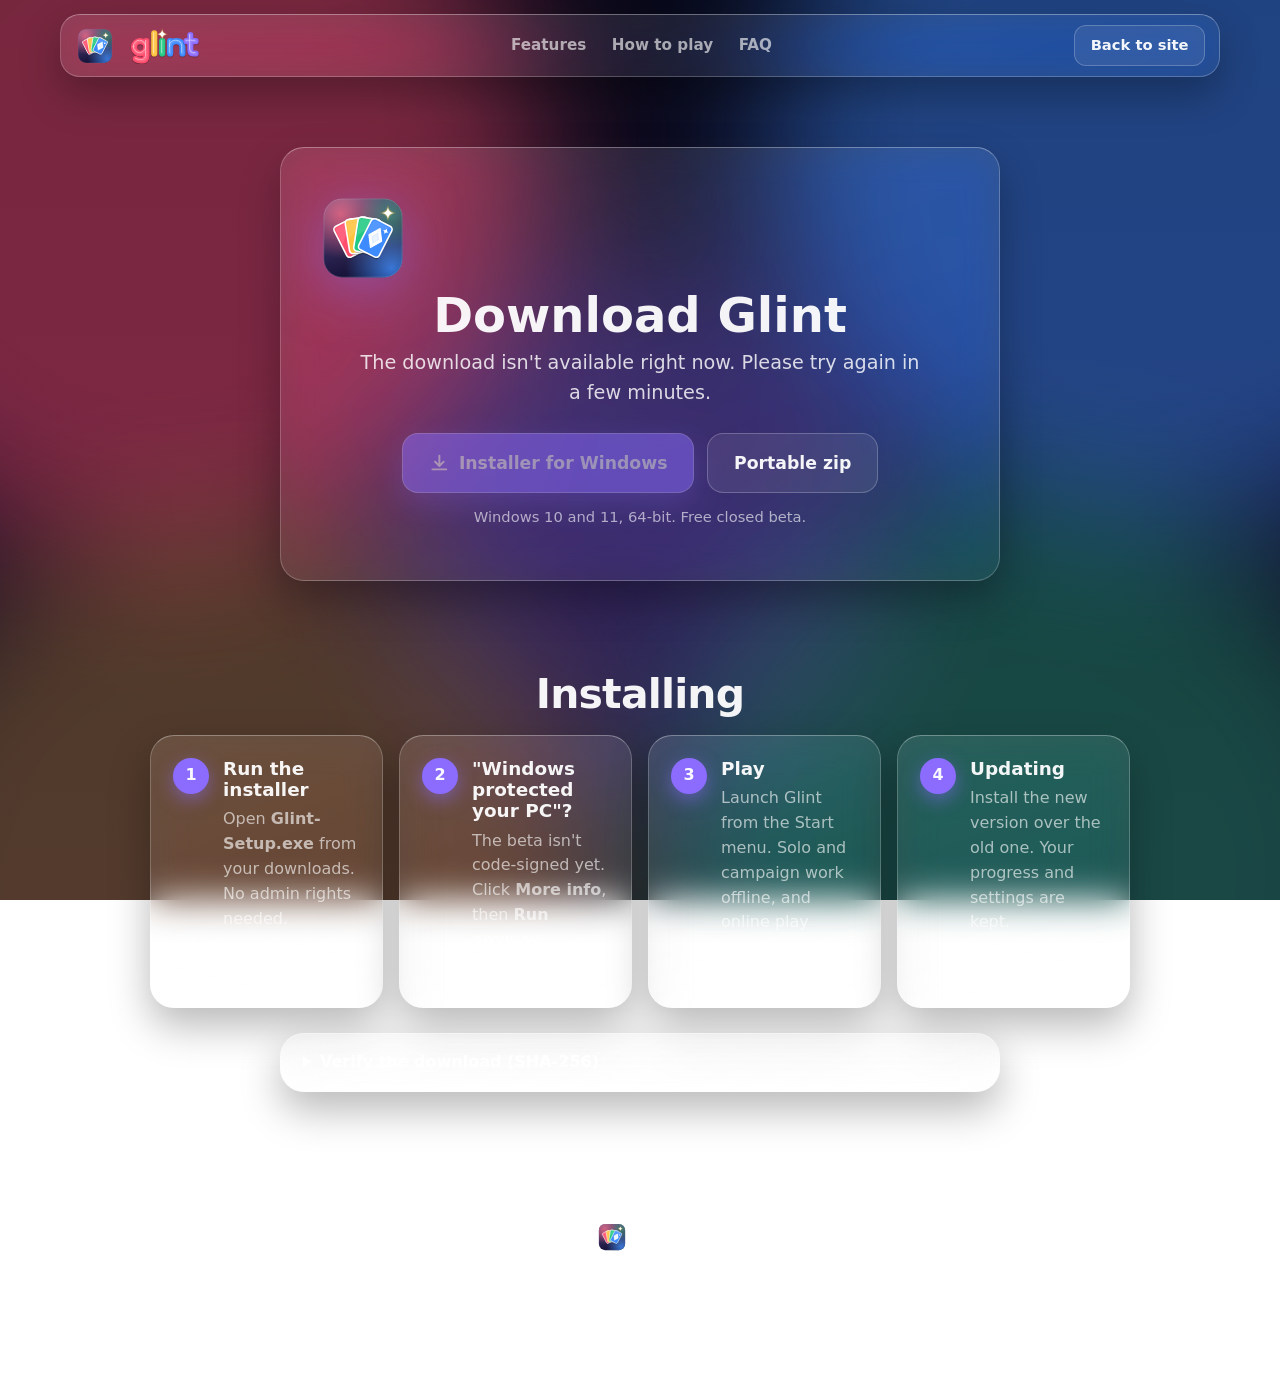
==== website/download/index.html @ afee3604 "Download Glint from the website (Appwrite Storage) instead of GitHub Co-Authored-By: Claude Opus 5.5" ====
<!doctype html>
<html lang="en">
<head>
  <meta charset="utf-8">
  <meta name="viewport" content="width=device-width, initial-scale=1">
  <title>Download Glint</title>
  <meta name="description" content="Download the Glint closed beta for Windows: the installer or the portable zip.">
  <meta name="theme-color" content="#0b0d22">
  <link rel="icon" type="image/png" href="../assets/favicon.png">
  <link rel="stylesheet" href="../styles.css">
</head>
<body>
  <div class="aurora" aria-hidden="true"><span></span><span></span><span></span><span></span><span></span></div>

  <header class="nav glass" id="top">
    <a class="brand" href="../" aria-label="Glint home">
      <img src="../assets/emblem.svg" alt="" width="36" height="36">
      <img src="../assets/wordmark.svg" alt="Glint" class="brand-word" width="88" height="36">
    </a>
    <nav aria-label="Main">
      <a href="../#features">Features</a>
      <a href="../#how">How to play</a>
      <a href="../#faq">FAQ</a>
    </nav>
    <a class="btn btn-ghost btn-sm" href="../">Back to site</a>
  </header>

  <main class="dl">
    <section class="dl-card glass">
      <img src="../assets/emblem.svg" alt="" width="84" height="84" class="dl-emblem">
      <h1 id="dl-title">Download Glint</h1>
      <p class="lead" id="dl-status">Loading the latest build…</p>

      <div class="cta dl-cta">
        <a class="btn btn-primary btn-lg" id="dl-setup" href="#" aria-disabled="true">
          <svg viewBox="0 0 24 24" aria-hidden="true"><path d="M12 3v12m0 0l-5-5m5 5l5-5M4 19h16" fill="none" stroke="currentColor" stroke-width="2.2" stroke-linecap="round" stroke-linejoin="round"/></svg>
          <span>Installer for Windows</span>
        </a>
        <a class="btn btn-ghost btn-lg" id="dl-zip" href="#" hidden>Portable zip</a>
      </div>
      <p class="small" id="dl-meta">Windows 10 and 11, 64-bit. Free closed beta.</p>
    </section>

    <section class="section dl-steps">
      <h2>Installing</h2>
      <ol class="steps">
        <li class="glass"><span class="num">1</span><div><h3>Run the installer</h3><p>Open <b id="dl-file">Glint-Setup.exe</b> from your downloads. No admin rights needed.</p></div></li>
        <li class="glass"><span class="num">2</span><div><h3>"Windows protected your PC"?</h3><p>The beta isn't code-signed yet. Click <b>More info</b>, then <b>Run anyway</b>.</p></div></li>
        <li class="glass"><span class="num">3</span><div><h3>Play</h3><p>Launch Glint from the Start menu. Solo and campaign work offline, and online play needs an invite code.</p></div></li>
        <li class="glass"><span class="num">4</span><div><h3>Updating</h3><p>Install the new version over the old one. Your progress and settings are kept.</p></div></li>
      </ol>
      <details class="glass dl-verify">
        <summary>Verify the download (SHA-256)</summary>
        <p>In PowerShell: <kbd>Get-FileHash .\<span id="dl-file2">Glint-Setup.exe</span></kbd></p>
        <p class="hash" id="dl-hash">—</p>
      </details>
    </section>
  </main>

  <footer class="footer">
    <div class="foot-brand"><img src="../assets/emblem.svg" alt="" width="28" height="28"> <span>Glint</span></div>
    <p>© 2026 Andrew Mommers. Glint is an independent game and is not affiliated with or endorsed by any other card game brand.</p>
    <p><a href="../">Home</a> · <a href="../#faq">FAQ</a></p>
  </footer>
  <script src="download.js" defer></script>
</body>
</html>
---- website/styles.css ----
/* Glint website: glass panels over a drifting aurora. Matches branding/BRAND.md. */
:root {
  --ruby: #ff4d6d;
  --amber: #ffc23d;
  --jade: #22c983;
  --azure: #3d8bff;
  --violet: #8b6cff;
  --midnight: #0b0d22;
  --indigo: #2a1b5e;
  --night: #161624;
  --text: rgba(255, 255, 255, 0.95);
  --muted: rgba(255, 255, 255, 0.62);
  --glass: rgba(255, 255, 255, 0.08);
  --rim: rgba(255, 255, 255, 0.22);
  --radius: 24px;
  --font: "Inter", "Segoe UI Variable Display", "Segoe UI", system-ui, -apple-system, "SF Pro Display", "Helvetica Neue", Roboto, Arial, sans-serif;
}

* { box-sizing: border-box; }
html { scroll-behavior: smooth; }
body {
  margin: 0;
  font-family: var(--font);
  color: var(--text);
  background: linear-gradient(180deg, #090a1a 0%, #170b29 100%) fixed;
  line-height: 1.55;
  -webkit-font-smoothing: antialiased;
  overflow-x: hidden;
}
img { max-width: 100%; display: block; }
a { color: inherit; }
h1, h2, h3 { line-height: 1.15; margin: 0 0 0.4em; }
h2 { font-size: clamp(1.8rem, 3.2vw, 2.6rem); font-weight: 800; letter-spacing: -0.02em; }
h3 { font-size: 1.15rem; font-weight: 750; }
p { margin: 0 0 0.8em; }
kbd {
  font: 700 0.85em var(--font);
  padding: 0.1em 0.5em;
  border-radius: 6px;
  background: rgba(255, 255, 255, 0.14);
  border: 1px solid var(--rim);
}

/* ---- aurora background ---- */
.aurora { position: fixed; inset: 0; z-index: -1; overflow: hidden; }
.aurora span {
  position: absolute;
  width: 60vmax; height: 60vmax;
  border-radius: 50%;
  filter: blur(70px);
  opacity: 0.45;
  animation: drift 26s ease-in-out infinite alternate;
}
.aurora span:nth-child(1) { background: var(--ruby);   left: -18vmax; top: -16vmax; }
.aurora span:nth-child(2) { background: var(--azure);  right: -20vmax; top: -18vmax; animation-delay: -6s; }
.aurora span:nth-child(3) { background: var(--jade);   right: -10vmax; bottom: -28vmax; opacity: 0.32; animation-delay: -12s; }
.aurora span:nth-child(4) { background: var(--amber);  left: -12vmax; bottom: -30vmax; opacity: 0.26; animation-delay: -18s; }
.aurora span:nth-child(5) { background: var(--violet); left: 30vw; top: 30vh; width: 40vmax; height: 40vmax; opacity: 0.22; animation-delay: -3s; }
@keyframes drift {
  from { transform: translate(0, 0) scale(1); }
  to   { transform: translate(6vmax, 4vmax) scale(1.12); }
}

/* ---- glass ---- */
.glass {
  background: linear-gradient(160deg, rgba(255, 255, 255, 0.12), rgba(255, 255, 255, 0.05));
  border: 1px solid var(--rim);
  border-top-color: rgba(255, 255, 255, 0.35);
  border-radius: var(--radius);
  backdrop-filter: blur(18px) saturate(140%);
  -webkit-backdrop-filter: blur(18px) saturate(140%);
  box-shadow: 0 18px 40px rgba(0, 0, 0, 0.28);
}

/* ---- buttons ---- */
.btn {
  display: inline-flex; align-items: center; gap: 0.55em;
  font-weight: 700; text-decoration: none;
  border-radius: 16px;
  padding: 0.75em 1.3em;
  transition: transform 0.15s ease, background 0.15s ease, box-shadow 0.15s ease;
}
.btn svg { width: 1.2em; height: 1.2em; }
.btn:hover { transform: translateY(-2px); }
.btn-primary {
  background: var(--violet);
  border: 1px solid rgba(255, 255, 255, 0.35);
  box-shadow: 0 10px 30px rgba(139, 108, 255, 0.45);
}
.btn-primary:hover { background: #9a7fff; box-shadow: 0 14px 36px rgba(139, 108, 255, 0.6); }
.btn-ghost { background: rgba(255, 255, 255, 0.08); border: 1px solid var(--rim); }
.btn-ghost:hover { background: rgba(255, 255, 255, 0.16); }
.btn-lg { font-size: 1.08rem; padding: 0.9em 1.5em; }
.btn-sm { font-size: 0.92rem; padding: 0.55em 1.05em; border-radius: 12px; }
.pill {
  display: inline-block; font-size: 0.85rem; font-weight: 700;
  padding: 0.35em 0.9em; border-radius: 999px;
  background: rgba(255, 194, 61, 0.14); border: 1px solid rgba(255, 194, 61, 0.45); color: #ffd98a;
}
.glint-word { color: var(--amber); font-weight: 900; letter-spacing: 0.02em; text-shadow: 0 0 18px rgba(255, 194, 61, 0.5); }

/* ---- nav ---- */
.nav {
  position: sticky; top: 14px; z-index: 10;
  max-width: 1160px; margin: 14px auto 0;
  display: flex; align-items: center; justify-content: space-between; gap: 1rem;
  padding: 10px 14px 10px 16px;
  border-radius: 20px;
}
.brand { display: flex; align-items: center; gap: 8px; text-decoration: none; }
.brand img { height: 36px; width: auto; }
.nav nav { display: flex; gap: 1.6rem; }
.nav nav a { text-decoration: none; color: var(--muted); font-weight: 600; font-size: 0.95rem; }
.nav nav a:hover { color: var(--text); }

/* ---- layout ---- */
main { max-width: 1160px; margin: 0 auto; padding: 0 20px; }
.section { padding: 90px 0 10px; scroll-margin-top: 70px; }
.section > h2, .section-lead { text-align: center; }
.section-lead { color: var(--muted); max-width: 640px; margin: 0 auto 2.2rem; font-size: 1.08rem; }

/* ---- hero ---- */
.hero {
  display: grid; grid-template-columns: 1.05fr 1fr; align-items: center; gap: 2rem;
  min-height: calc(100vh - 100px); padding: 40px 0 20px;
}
.hero h1 { margin: 0.6rem 0 0.4rem; }
.hero-word { width: min(520px, 100%); height: auto; filter: drop-shadow(0 10px 30px rgba(0, 0, 0, 0.35)); }
.lead { font-size: 1.2rem; color: rgba(255, 255, 255, 0.82); max-width: 560px; }
.cta { display: flex; flex-wrap: wrap; gap: 0.8rem; margin: 1.6rem 0 0.8rem; }
.small { color: var(--muted); font-size: 0.92rem; }

/* card fan illustration */
.hero-art { position: relative; height: 480px; }
.fan { position: absolute; left: 50%; top: 52%; width: 0; height: 0; }
.card {
  --w: 150px; --h: 225px;
  position: absolute; width: var(--w); height: var(--h);
  left: calc(var(--w) / -2); top: calc(var(--h) / -2);
  border-radius: 18px; border: 8px solid #fff;
  box-shadow: 0 18px 40px rgba(0, 0, 0, 0.4);
  display: grid; place-items: center; overflow: hidden;
  transform-origin: 50% 140%;
}
.card::after { /* gloss */
  content: ""; position: absolute; inset: 0;
  background: linear-gradient(135deg, rgba(255, 255, 255, 0.22) 0%, rgba(255, 255, 255, 0) 45%);
  pointer-events: none;
}
.c-red { background: var(--ruby); }
.c-yellow { background: var(--amber); }
.c-green { background: var(--jade); }
.c-blue { background: var(--azure); }
.c-wild { background: var(--night); }
.gem {
  position: absolute; width: 62%; aspect-ratio: 1 / 1.5;
  background: #fff;
  clip-path: polygon(50% 0, 100% 50%, 50% 100%, 0 50%);
}
.gem::before { /* inner facet */
  content: ""; position: absolute; inset: 25%;
  clip-path: polygon(50% 0, 100% 50%, 50% 100%, 0 50%);
  background: rgba(0, 0, 0, 0.07);
}
.gem-wild {
  background: conic-gradient(from 0deg, var(--ruby) 0 25%, var(--amber) 0 50%, var(--jade) 0 75%, var(--azure) 0 100%);
}
.card b {
  position: relative; z-index: 1;
  font-size: 3.4rem; font-weight: 900; letter-spacing: -0.03em;
}
.c-red b { color: var(--ruby); } .c-yellow b { color: #e0a21e; } .c-green b { color: var(--jade); } .c-blue b { color: var(--azure); }
.card b.sym { font-size: 3rem; }
.card b.w4 { color: #fff; text-shadow: 0 2px 6px rgba(0, 0, 0, 0.6); }
.spark, .sparkle {
  position: absolute; background: #fff;
  clip-path: polygon(50% 0, 60% 40%, 100% 50%, 60% 60%, 50% 100%, 40% 60%, 0 50%, 40% 40%);
}
.spark { width: 26px; height: 26px; right: 14px; top: 14px; }
.fan .card:nth-child(1) { transform: rotate(-30deg); animation: fanIn 0.9s 0.05s both cubic-bezier(.2,.8,.2,1); }
.fan .card:nth-child(2) { transform: rotate(-15deg); animation: fanIn 0.9s 0.12s both cubic-bezier(.2,.8,.2,1); }
.fan .card:nth-child(3) { transform: rotate(0deg);   animation: fanIn 0.9s 0.19s both cubic-bezier(.2,.8,.2,1); }
.fan .card:nth-child(4) { transform: rotate(15deg);  animation: fanIn 0.9s 0.26s both cubic-bezier(.2,.8,.2,1); }
.fan .card:nth-child(5) { transform: rotate(30deg);  animation: fanIn 0.9s 0.33s both cubic-bezier(.2,.8,.2,1); }
@keyframes fanIn { from { transform: rotate(0deg) translateY(60px); opacity: 0; } }
.fan { animation: bob 6s 1s ease-in-out infinite; }
@keyframes bob { 50% { transform: translateY(-12px) rotate(1.5deg); } }
.sparkle { width: 34px; height: 34px; opacity: 0; animation: twinkle 3.2s ease-in-out infinite; filter: drop-shadow(0 0 10px rgba(255, 194, 61, 0.9)); }
.s1 { left: 18%; top: 14%; }
.s2 { right: 12%; top: 26%; width: 24px; height: 24px; animation-delay: 1.1s; }
.s3 { right: 30%; bottom: 8%; width: 20px; height: 20px; animation-delay: 2.1s; }
@keyframes twinkle { 0%, 100% { opacity: 0; transform: scale(0.4) rotate(0); } 45% { opacity: 1; transform: scale(1) rotate(45deg); } }

/* ---- features ---- */
.grid { display: grid; grid-template-columns: repeat(3, 1fr); gap: 18px; }
.feature { padding: 26px 24px; transition: transform 0.2s ease, border-color 0.2s ease; }
.feature:hover { transform: translateY(-4px); border-color: rgba(255, 255, 255, 0.4); }
.feature p { color: var(--muted); margin: 0; }
.ico {
  width: 48px; height: 48px; border-radius: 14px; display: grid; place-items: center;
  font-size: 1.5rem; margin-bottom: 14px;
  background: rgba(255, 255, 255, 0.1); border: 1px solid var(--rim);
}

/* ---- screenshots ---- */
.shots { display: grid; grid-template-columns: repeat(4, 1fr); gap: 16px; }
.shot {
  position: relative; padding: 0; border: 1px solid var(--rim); border-radius: 18px; overflow: hidden;
  cursor: zoom-in; background: #000; box-shadow: 0 16px 36px rgba(0, 0, 0, 0.35);
  transition: transform 0.2s ease;
}
.shot:hover { transform: translateY(-4px) scale(1.01); }
.shot img { width: 100%; height: 100%; object-fit: cover; aspect-ratio: 16 / 9; }
.shot span {
  position: absolute; left: 12px; bottom: 12px;
  font: 700 0.85rem var(--font); color: #fff;
  padding: 0.3em 0.75em; border-radius: 999px;
  background: rgba(11, 13, 34, 0.7); backdrop-filter: blur(8px);
}
.shot-wide { grid-column: span 4; }
.shot-wide img { aspect-ratio: 16 / 9; }

/* ---- how to play ---- */
.steps { list-style: none; padding: 0; margin: 0 0 40px; display: grid; grid-template-columns: repeat(4, 1fr); gap: 16px; }
.steps li { display: flex; gap: 14px; padding: 22px; }
.steps p { color: var(--muted); margin: 0; }
.num {
  flex: none; width: 36px; height: 36px; border-radius: 50%;
  display: grid; place-items: center; font-weight: 900;
  background: var(--violet); box-shadow: 0 6px 18px rgba(139, 108, 255, 0.5);
}
.cards-legend { display: grid; grid-template-columns: repeat(6, 1fr); gap: 14px; }
.legend { text-align: center; }
.legend .card.mini { --w: 92px; --h: 138px; position: relative; left: auto; top: auto; margin: 0 auto 12px; border-width: 5px; border-radius: 12px; }
.legend .card.mini b { font-size: 2rem; }
.legend .card.mini b.sym { font-size: 1.8rem; }
.legend p { color: var(--muted); font-size: 0.9rem; margin: 0; }
.legend p b { color: var(--text); }

/* ---- beta ---- */
.beta { display: flex; align-items: center; justify-content: space-between; gap: 2rem; padding: 36px 40px; }
.beta h2 { text-align: left; margin-bottom: 0.3em; }
.beta p { color: var(--muted); margin: 0; max-width: 640px; }

/* ---- faq ---- */
.faq { max-width: 820px; margin: 0 auto; display: grid; gap: 12px; }
.faq details { padding: 0 22px; border-radius: 18px; }
.faq summary {
  cursor: pointer; list-style: none; padding: 18px 0;
  font-weight: 700; font-size: 1.05rem;
  display: flex; justify-content: space-between; align-items: center;
}
.faq summary::-webkit-details-marker { display: none; }
.faq summary::after { content: "+"; font-size: 1.4rem; color: var(--muted); transition: transform 0.2s; }
.faq details[open] summary::after { transform: rotate(45deg); }
.faq details p { color: var(--muted); padding-bottom: 18px; margin: 0; }

/* ---- footer ---- */
.footer { max-width: 1160px; margin: 90px auto 0; padding: 30px 20px 50px; text-align: center; color: var(--muted); font-size: 0.9rem; border-top: 1px solid rgba(255, 255, 255, 0.1); }
.foot-brand { display: inline-flex; align-items: center; gap: 8px; font-weight: 800; color: var(--text); font-size: 1.1rem; margin-bottom: 8px; }
.footer a { color: var(--text); text-decoration: none; }
.footer a:hover { text-decoration: underline; }

/* ---- lightbox ---- */
.lightbox {
  position: fixed; inset: 0; z-index: 50;
  display: grid; place-items: center; padding: 4vmin;
  background: rgba(5, 6, 16, 0.82); backdrop-filter: blur(10px);
  cursor: zoom-out; animation: fade 0.2s ease;
}
.lightbox[hidden] { display: none; }
.lightbox img { max-height: 92vh; width: auto; border-radius: 16px; box-shadow: 0 30px 80px rgba(0, 0, 0, 0.6); }
.lb-close {
  position: absolute; top: 18px; right: 18px; width: 44px; height: 44px; border-radius: 50%;
  border: 1px solid var(--rim); background: rgba(255, 255, 255, 0.1); color: #fff; font-size: 1.1rem; cursor: pointer;
}
@keyframes fade { from { opacity: 0; } }

/* ---- reveal on scroll ---- */
.reveal { opacity: 0; transform: translateY(24px); transition: opacity 0.6s ease, transform 0.6s ease; }
.reveal.in { opacity: 1; transform: none; }

/* ---- responsive ---- */
@media (max-width: 980px) {
  .hero { grid-template-columns: 1fr; text-align: center; min-height: auto; padding-top: 30px; }
  .hero-copy { display: flex; flex-direction: column; align-items: center; }
  .lead { margin-inline: auto; }
  .cta { justify-content: center; }
  .hero-art { height: 360px; }
  .card { --w: 120px; --h: 180px; border-width: 6px; }
  .grid { grid-template-columns: repeat(2, 1fr); }
  .shots { grid-template-columns: repeat(2, 1fr); }
  .shot-wide { grid-column: span 2; }
  .steps { grid-template-columns: repeat(2, 1fr); }
  .cards-legend { grid-template-columns: repeat(3, 1fr); }
  .beta { flex-direction: column; text-align: center; }
  .beta h2 { text-align: center; }
}
@media (max-width: 640px) {
  .nav nav { display: none; }
  .grid, .steps { grid-template-columns: 1fr; }
  .shots { grid-template-columns: 1fr; }
  .shot-wide { grid-column: auto; }
  .hero-art { height: 300px; }
  .card { --w: 96px; --h: 144px; border-width: 5px; border-radius: 12px; }
  .card b { font-size: 2.2rem; }
  .section { padding-top: 64px; }
}
@media (prefers-reduced-motion: reduce) {
  *, *::before, *::after { animation: none !important; transition: none !important; }
  .reveal { opacity: 1; transform: none; }
  html { scroll-behavior: auto; }
}

/* Download page */
.dl { max-width: 1160px; margin: 0 auto; padding: 0 20px; }
.dl-card { max-width: 720px; margin: 70px auto 0; padding: 48px 40px 40px; text-align: center; }
.dl-card h1 { margin: 0.5rem 0 0.3rem; font-size: clamp(2rem, 5vw, 3rem); }
.dl-card .lead { margin: 0 auto; }
.dl-emblem { filter: drop-shadow(0 10px 28px rgba(139, 108, 255, 0.5)); }
.dl-cta { justify-content: center; }
.dl-cta .btn[aria-disabled="true"] { opacity: 0.5; pointer-events: none; }
.dl-steps .steps { max-width: 980px; margin: 0 auto; }
.dl-verify { max-width: 720px; margin: 1.6rem auto 0; padding: 16px 22px; }
.dl-verify summary { cursor: pointer; font-weight: 700; }
.dl-verify .hash { font-family: ui-monospace, Consolas, monospace; font-size: 0.85rem; word-break: break-all; color: var(--muted); }
@media (max-width: 600px) { .dl-card { margin-top: 40px; padding: 34px 20px 28px; } }
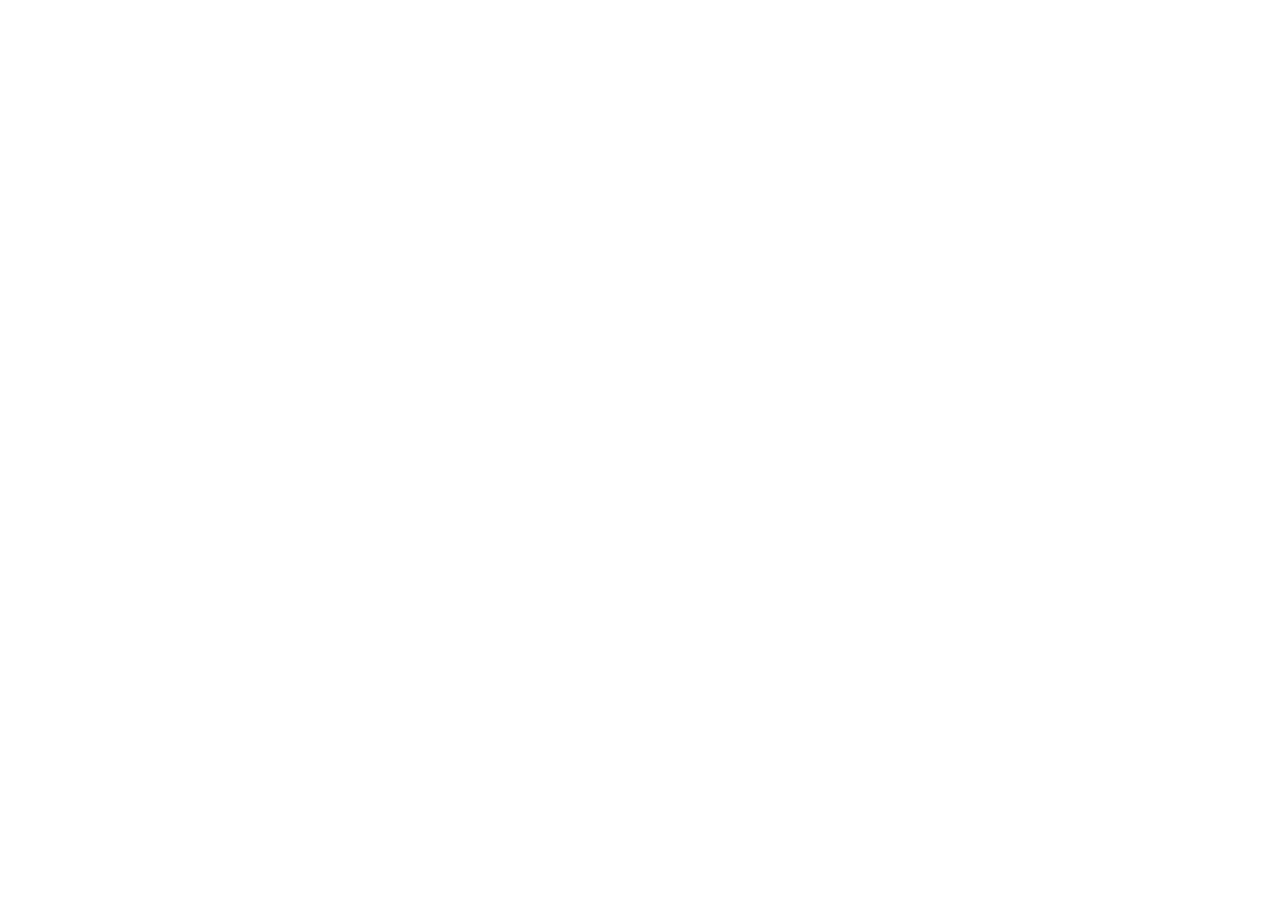
==== commit 3fe72518: "Website: new multiplayer features, lobby/multiplayer/menu screenshots, in-game updates; --shot can s" ====
--- a/website/download/index.html
+++ b/website/download/index.html
@@ -47,7 +47,7 @@
         <li class="glass"><span class="num">1</span><div><h3>Run the installer</h3><p>Open <b id="dl-file">Glint-Setup.exe</b> from your downloads. No admin rights needed.</p></div></li>
         <li class="glass"><span class="num">2</span><div><h3>"Windows protected your PC"?</h3><p>The beta isn't code-signed yet. Click <b>More info</b>, then <b>Run anyway</b>.</p></div></li>
         <li class="glass"><span class="num">3</span><div><h3>Play</h3><p>Launch Glint from the Start menu. Solo and campaign work offline, and online play needs an invite code.</p></div></li>
-        <li class="glass"><span class="num">4</span><div><h3>Updating</h3><p>Install the new version over the old one. Your progress and settings are kept.</p></div></li>
+        <li class="glass"><span class="num">4</span><div><h3>Updating</h3><p>Nothing to download again. Glint updates itself from inside the game, and your progress and settings are kept.</p></div></li>
       </ol>
       <details class="glass dl-verify">
         <summary>Verify the download (SHA-256)</summary>
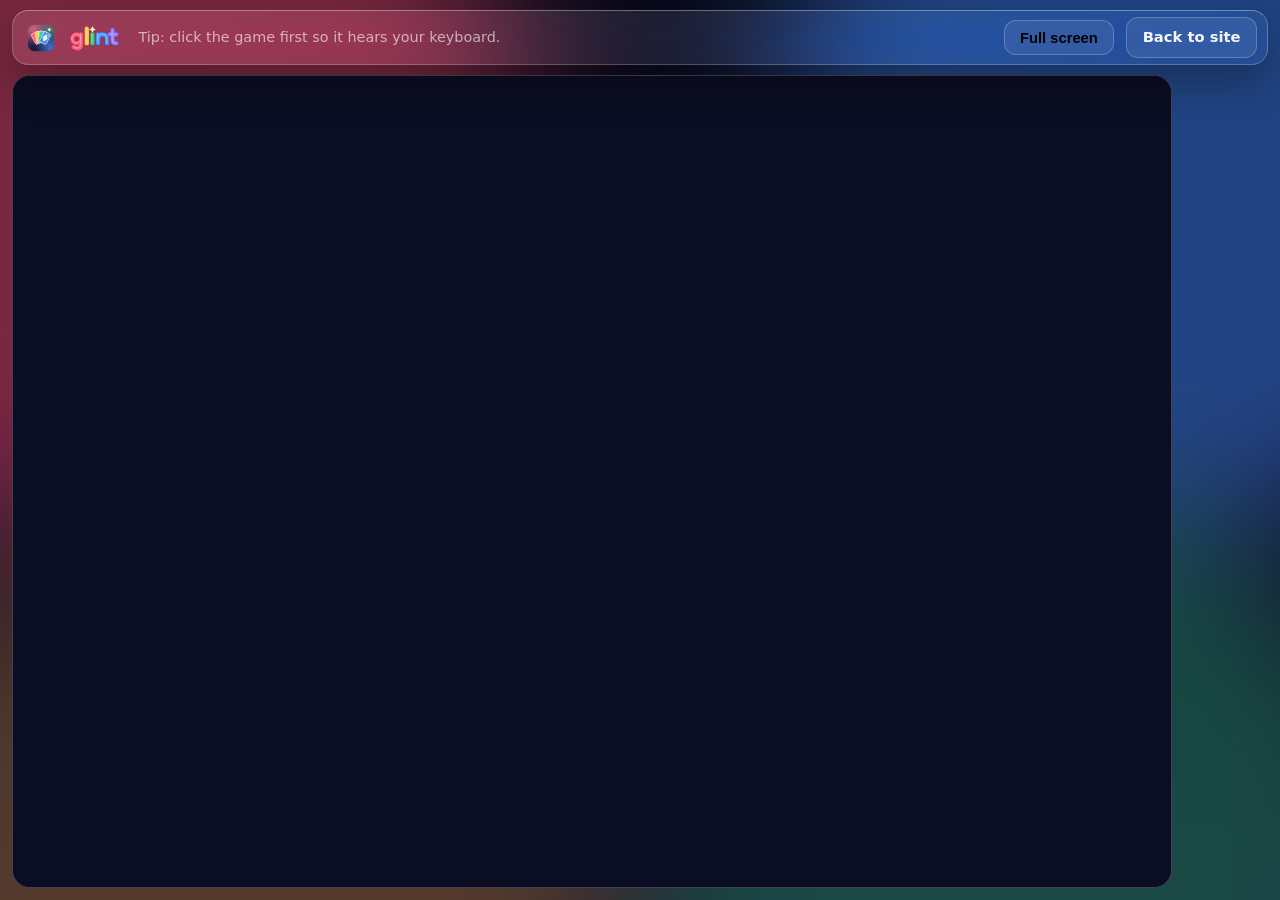
==== commit 55d7bb9a: "Glint is web-only: Play page on the website embeds the game from the VPS; download page redirects; r" ====
--- a/website/download/index.html
+++ b/website/download/index.html
@@ -3,65 +3,13 @@
 <head>
   <meta charset="utf-8">
   <meta name="viewport" content="width=device-width, initial-scale=1">
-  <title>Download Glint</title>
-  <meta name="description" content="Download the Glint closed beta for Windows: the installer or the portable zip.">
-  <meta name="theme-color" content="#0b0d22">
-  <link rel="icon" type="image/png" href="../assets/favicon.png">
-  <link rel="stylesheet" href="../styles.css">
+  <title>Play Glint</title>
+  <!-- Glint is played in the browser now; old download links land here. -->
+  <meta http-equiv="refresh" content="0; url=../play/">
+  <link rel="canonical" href="../play/">
+  <script>location.replace("../play/");</script>
 </head>
-<body>
-  <div class="aurora" aria-hidden="true"><span></span><span></span><span></span><span></span><span></span></div>
-
-  <header class="nav glass" id="top">
-    <a class="brand" href="../" aria-label="Glint home">
-      <img src="../assets/emblem.svg" alt="" width="36" height="36">
-      <img src="../assets/wordmark.svg" alt="Glint" class="brand-word" width="88" height="36">
-    </a>
-    <nav aria-label="Main">
-      <a href="../#features">Features</a>
-      <a href="../#how">How to play</a>
-      <a href="../#faq">FAQ</a>
-    </nav>
-    <a class="btn btn-ghost btn-sm" href="../">Back to site</a>
-  </header>
-
-  <main class="dl">
-    <section class="dl-card glass">
-      <img src="../assets/emblem.svg" alt="" width="84" height="84" class="dl-emblem">
-      <h1 id="dl-title">Download Glint</h1>
-      <p class="lead" id="dl-status">Loading the latest build…</p>
-
-      <div class="cta dl-cta">
-        <a class="btn btn-primary btn-lg" id="dl-setup" href="#" aria-disabled="true">
-          <svg viewBox="0 0 24 24" aria-hidden="true"><path d="M12 3v12m0 0l-5-5m5 5l5-5M4 19h16" fill="none" stroke="currentColor" stroke-width="2.2" stroke-linecap="round" stroke-linejoin="round"/></svg>
-          <span>Installer for Windows</span>
-        </a>
-        <a class="btn btn-ghost btn-lg" id="dl-zip" href="#" hidden>Portable zip</a>
-      </div>
-      <p class="small" id="dl-meta">Windows 10 and 11, 64-bit. Free closed beta.</p>
-    </section>
-
-    <section class="section dl-steps">
-      <h2>Installing</h2>
-      <ol class="steps">
-        <li class="glass"><span class="num">1</span><div><h3>Run the installer</h3><p>Open <b id="dl-file">Glint-Setup.exe</b> from your downloads. No admin rights needed.</p></div></li>
-        <li class="glass"><span class="num">2</span><div><h3>"Windows protected your PC"?</h3><p>The beta isn't code-signed yet. Click <b>More info</b>, then <b>Run anyway</b>.</p></div></li>
-        <li class="glass"><span class="num">3</span><div><h3>Play</h3><p>Launch Glint from the Start menu. Solo and campaign work offline, and online play needs an invite code.</p></div></li>
-        <li class="glass"><span class="num">4</span><div><h3>Updating</h3><p>Nothing to download again. Glint updates itself from inside the game, and your progress and settings are kept.</p></div></li>
-      </ol>
-      <details class="glass dl-verify">
-        <summary>Verify the download (SHA-256)</summary>
-        <p>In PowerShell: <kbd>Get-FileHash .\<span id="dl-file2">Glint-Setup.exe</span></kbd></p>
-        <p class="hash" id="dl-hash">—</p>
-      </details>
-    </section>
-  </main>
-
-  <footer class="footer">
-    <div class="foot-brand"><img src="../assets/emblem.svg" alt="" width="28" height="28"> <span>Glint</span></div>
-    <p>© 2026 Andrew Mommers. Glint is an independent game and is not affiliated with or endorsed by any other card game brand.</p>
-    <p><a href="../">Home</a> · <a href="../#faq">FAQ</a></p>
-  </footer>
-  <script src="download.js" defer></script>
+<body style="background:#0b0d22;color:#fff;font-family:system-ui,sans-serif">
+  <p>Glint now runs in your browser. <a href="../play/" style="color:#b9a8ff">Play now</a>.</p>
 </body>
 </html>
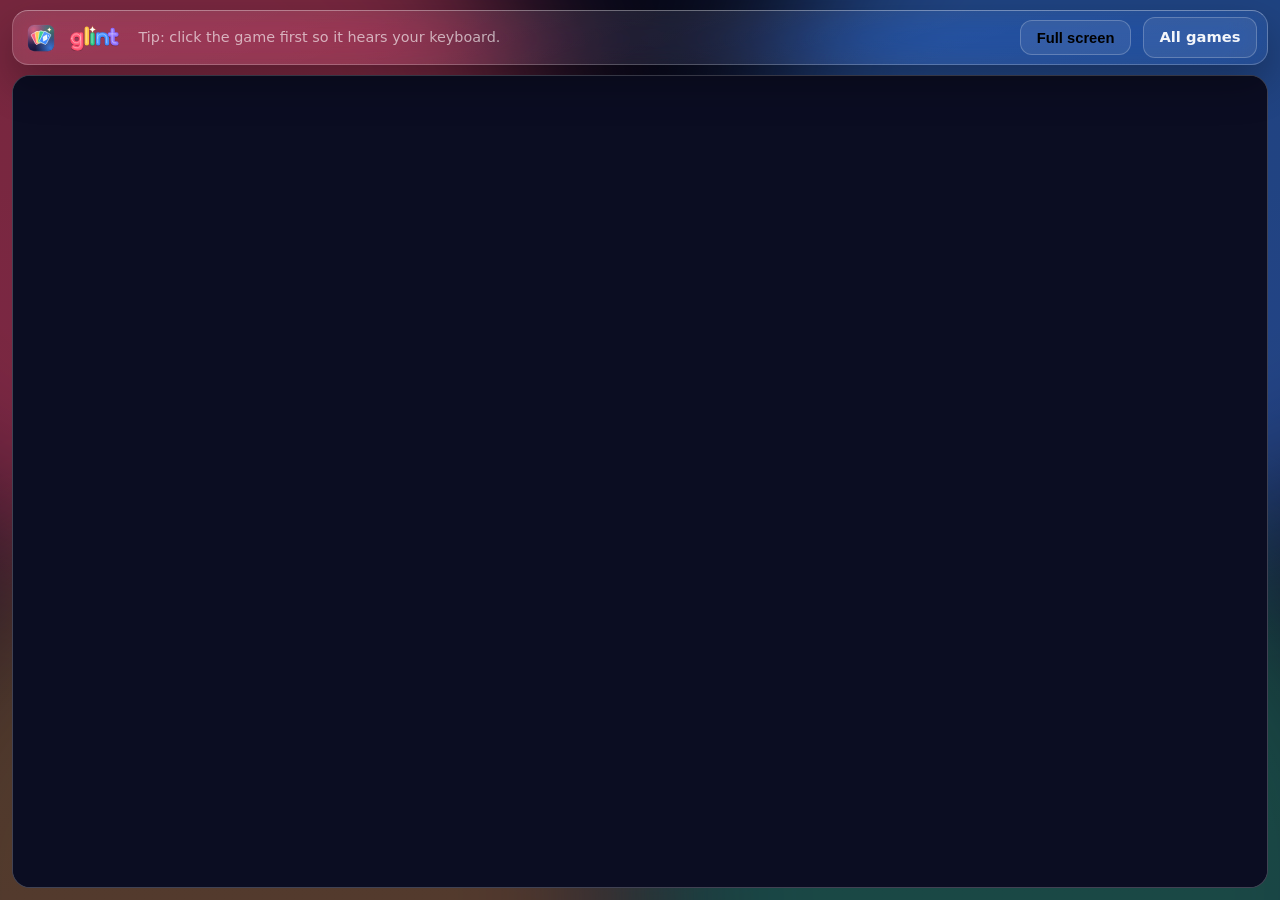
==== commit fc39fcc0: "Website becomes the Glint game library: library home with games grid (Glint Cards live, Blackjack an" ====
--- a/website/download/index.html
+++ b/website/download/index.html
@@ -3,13 +3,13 @@
 <head>
   <meta charset="utf-8">
   <meta name="viewport" content="width=device-width, initial-scale=1">
-  <title>Play Glint</title>
-  <!-- Glint is played in the browser now; old download links land here. -->
-  <meta http-equiv="refresh" content="0; url=../play/">
-  <link rel="canonical" href="../play/">
-  <script>location.replace("../play/");</script>
+  <title>Play Glint Cards</title>
+  <!-- Older links (and older game copies) land here. -->
+  <meta http-equiv="refresh" content="0; url=../play/glint-cards/">
+  <link rel="canonical" href="../play/glint-cards/">
+  <script>location.replace("../play/glint-cards/" + location.hash);</script>
 </head>
 <body style="background:#0b0d22;color:#fff;font-family:system-ui,sans-serif">
-  <p>Glint now runs in your browser. <a href="../play/" style="color:#b9a8ff">Play now</a>.</p>
+  <p><a href="../play/glint-cards/" style="color:#b9a8ff">Play Glint Cards</a></p>
 </body>
 </html>
